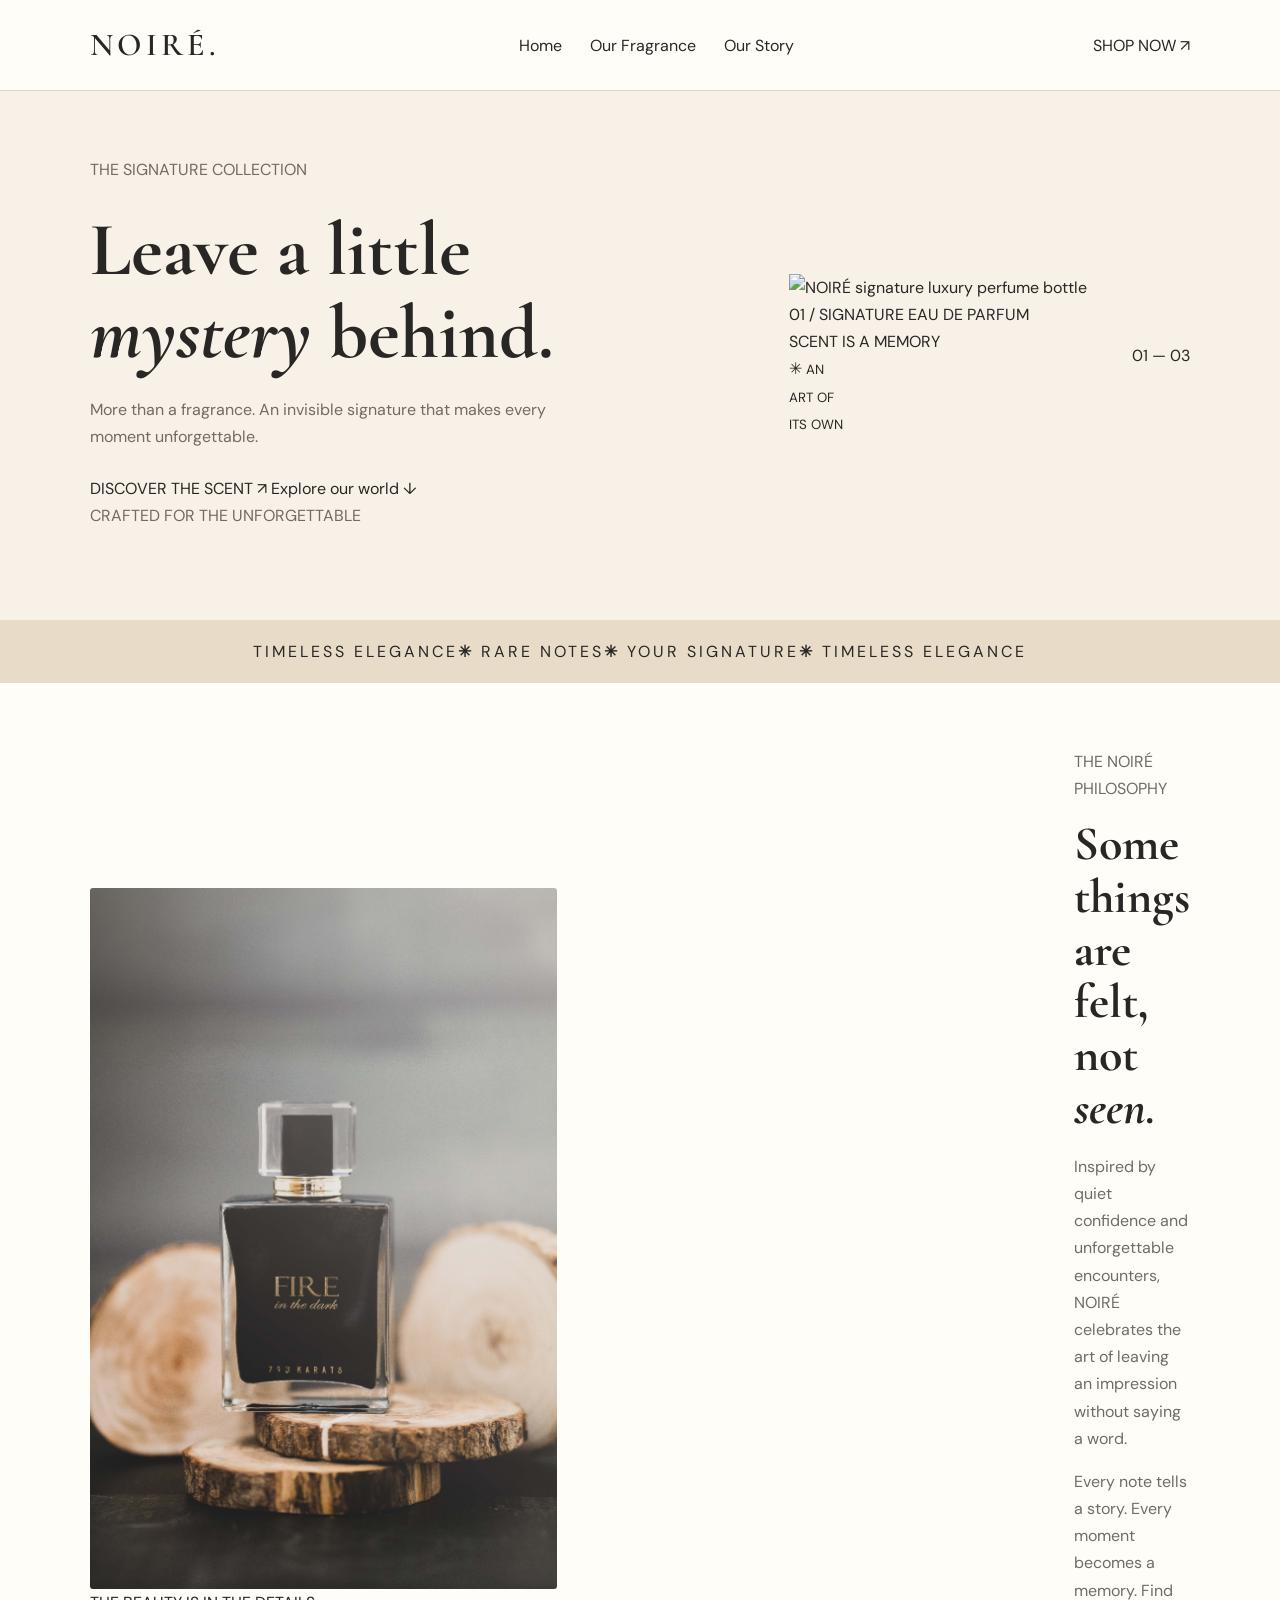
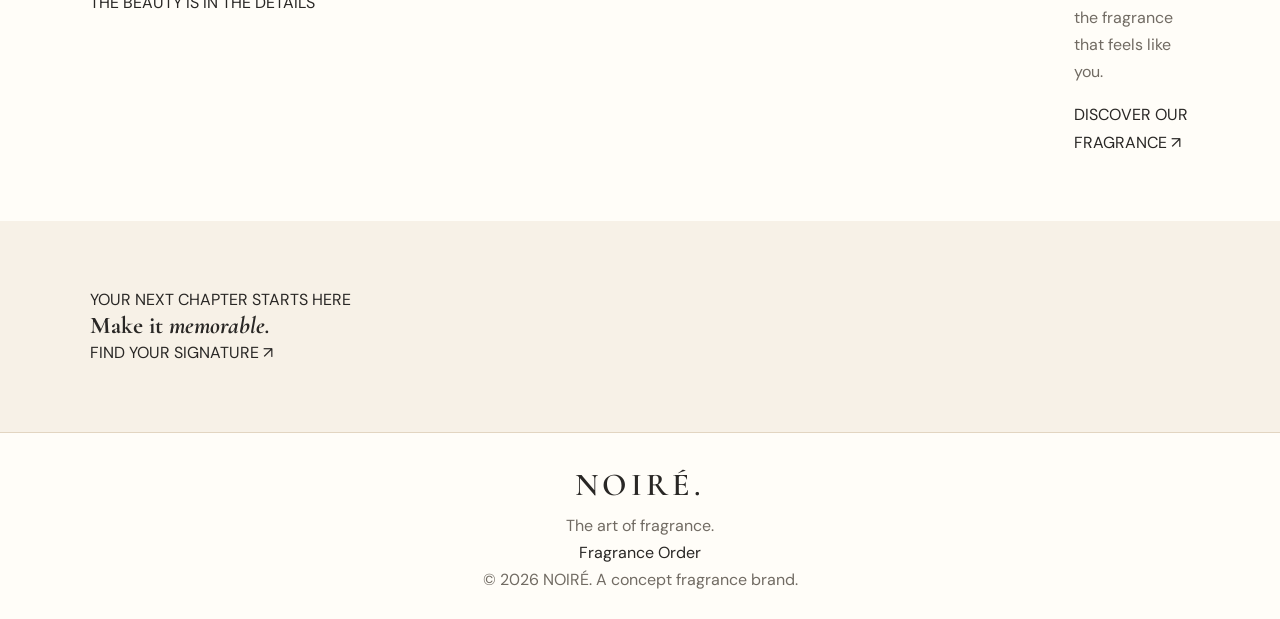
==== index.html @ 79f3e2c8 "homepage completed" ====
<!DOCTYPE html>
<html lang="en">
<head>
  <meta charset="UTF-8">
  <meta name="viewport" content="width=device-width, initial-scale=1.0">
  <meta name="description" content="Discover NOIRÉ luxury fragrances, crafted for unforgettable moments.">
  <title>NOIRÉ | The Art of Fragrance</title>
  <link rel="preconnect" href="https://fonts.googleapis.com">
  <link rel="preconnect" href="https://fonts.gstatic.com" crossorigin>
  <link href="https://fonts.googleapis.com/css2?family=Cormorant+Garamond:wght@400;500;600;700&family=DM+Sans:wght@400;500;600;700&display=swap" rel="stylesheet">
  <link rel="stylesheet" href="style.css">
</head>
<body>

  <header class="navbar">
    <a class="logo" href="index.html">NOIRÉ<span>.</span></a>

    <nav class="nav-links">
      <a class="active" href="index.html">Home</a>
      <a href="product.html">Our Fragrance</a>
      <a href="#story">Our Story</a>
    </nav>

    <a href="order.html" class="nav-button">SHOP NOW <span>↗</span></a>
  </header>

  <main>
    <section class="hero">
      <div class="hero-content">
        <p class="eyebrow"><span></span> THE SIGNATURE COLLECTION</p>

        <h1>Leave a little<br> <em>mystery</em> behind.</h1>

        <p class="hero-description">
          More than a fragrance. An invisible signature
          that makes every moment unforgettable.
        </p>

        <div class="hero-actions">
          <a href="product.html" class="button button-gold">DISCOVER THE SCENT <span>↗</span></a>
          <a href="#story" class="text-link">Explore our world <span>↓</span></a>
        </div>

        <div class="hero-note">
          <span class="note-line"></span>
          <p>CRAFTED FOR THE UNFORGETTABLE</p>
        </div>
      </div>

      <div class="hero-visual">
        <div class="image-frame">
          <img src="assets/perfume-main.jpg" alt="NOIRÉ signature luxury perfume bottle">
          <div class="image-overlay"></div>
          <div class="image-label">
            <span>01 / SIGNATURE</span>
            <span>EAU DE PARFUM</span>
          </div>
        </div>

        <div class="vertical-text">SCENT IS A MEMORY</div>

        <div class="floating-seal">
          <span>✳</span>
          <small>AN<br>ART OF<br>ITS OWN</small>
        </div>
      </div>

      <div class="hero-index">01 — 03</div>
    </section>

    <section class="marquee">
      <span>TIMELESS ELEGANCE</span><b>✳</b>
      <span>RARE NOTES</span><b>✳</b>
      <span>YOUR SIGNATURE</span><b>✳</b>
      <span>TIMELESS ELEGANCE</span>
    </section>

    <section class="story section-padding" id="story">
      <div class="story-image">
        <img src="assets/perfume-detail.jpg" alt="A closer look at luxury fragrance craftsmanship">
        <span class="image-caption">THE BEAUTY IS IN THE DETAILS</span>
      </div>

      <div class="story-content">
        <p class="eyebrow">THE NOIRÉ PHILOSOPHY</p>
        <h2>Some things are<br>felt, not <em>seen.</em></h2>
        <p>
          Inspired by quiet confidence and unforgettable
          encounters, NOIRÉ celebrates the art of leaving
          an impression without saying a word.
        </p>
        <p>
          Every note tells a story. Every moment becomes
          a memory. Find the fragrance that feels like you.
        </p>
        <a href="product.html" class="text-link gold-link">DISCOVER OUR FRAGRANCE <span>↗</span></a>
      </div>
    </section>

    <section class="closing-banner">
      <p class="eyebrow">YOUR NEXT CHAPTER STARTS HERE</p>
      <h2>Make it <em>memorable.</em></h2>
      <a href="order.html" class="button button-gold">FIND YOUR SIGNATURE <span>↗</span></a>
    </section>
  </main>

  <footer class="footer">
    <a class="logo" href="index.html">NOIRÉ<span>.</span></a>
    <p>The art of fragrance.</p>
    <div class="footer-links">
      <a href="product.html">Fragrance</a>
      <a href="order.html">Order</a>
    </div>
    <p class="copyright">© 2026 NOIRÉ. A concept fragrance brand.</p>
  </footer>

</body>
</html>
---- style.css ----
/* ===== NOIRÉ — LIGHT LUXURY COLOUR THEME ===== */

:root {
    --cream: #F7F1E7;
    --ivory: #FFFDF8;
    --beige: #E8DCC9;
    --soft-beige: #D8C3A5;
    --gold: #B58A45;
    --gold-dark: #8F682E;
    --charcoal: #292725;
    --text-muted: #716B63;
    --white: #FFFFFF;
    --border: #E2D5C1;
}

/* Basic Setup */
* {
    margin: 0;
    padding: 0;
    box-sizing: border-box;
}

html {
    scroll-behavior: smooth;
}

body {
    background-color: var(--cream);
    color: var(--charcoal);
    font-family: "DM Sans", sans-serif;
    line-height: 1.7;
}

img {
    max-width: 100%;
    display: block;
}

a {
    color: inherit;
    text-decoration: none;
    transition: color 0.3s ease;
}

a:hover {
    color: var(--gold-dark);
}

h1, h2, h3 {
    font-family: "Cormorant Garamond", Georgia, serif;
    color: var(--charcoal);
    line-height: 1.1;
}

button,
.btn {
    background-color: var(--gold);
    color: var(--white);
    border: 1px solid var(--gold);
    padding: 13px 25px;
    display: inline-block;
    cursor: pointer;
    font: inherit;
    letter-spacing: 1px;
    transition: all 0.3s ease;
}

button:hover,
.btn:hover {
    background-color: var(--gold-dark);
    border-color: var(--gold-dark);
    color: var(--white);
}

/* Navigation */
.navbar {
    background-color: var(--ivory);
    border-bottom: 1px solid var(--border);
    padding: 18px 7%;
    display: flex;
    justify-content: space-between;
    align-items: center;
    gap: 24px;
}

.logo {
    color: var(--charcoal);
    font-family: "Cormorant Garamond", Georgia, serif;
    font-size: 32px;
    letter-spacing: 4px;
    font-weight: 600;
}

.nav-links {
    display: flex;
    align-items: center;
    gap: 28px;
    list-style: none;
}

.nav-links a {
    color: var(--charcoal);
}

.nav-links a:hover {
    color: var(--gold-dark);
}

/* Main Sections */
section {
    padding: 65px 7%;
}

.hero {
    background-color: var(--cream);
    display: flex;
    align-items: center;
    justify-content: space-between;
    gap: 45px;
    min-height: 500px;
}

.hero-content {
    flex: 1;
}

.hero-content h1 {
    font-size: clamp(42px, 6vw, 76px);
    margin-bottom: 20px;
}

.hero-content p {
    color: var(--text-muted);
    margin-bottom: 25px;
    max-width: 520px;
}

.hero-image {
    flex: 1;
}

.hero-image img {
    width: 100%;
    max-height: 520px;
    object-fit: cover;
    border-radius: 3px;
}

/* Decorative Text Strip */
.marquee,
.brand-strip {
    background-color: var(--beige);
    color: var(--charcoal);
    text-align: center;
    padding: 18px;
    letter-spacing: 3px;
}

/* Story / About Section */
.story,
.about-section {
    background-color: var(--ivory);
    display: flex;
    align-items: center;
    gap: 50px;
}

.story img,
.about-section img {
    width: 50%;
    object-fit: cover;
    border-radius: 3px;
}

.story-content,
.about-content {
    flex: 1;
}

.story-content h2,
.about-content h2 {
    font-size: clamp(32px, 4vw, 48px);
    margin-bottom: 18px;
}

.story-content p,
.about-content p {
    color: var(--text-muted);
    margin-bottom: 16px;
}

/* Product Cards */
.products,
.product-grid {
    display: grid;
    grid-template-columns: repeat(3, minmax(0, 1fr));
    gap: 25px;
}

.product-card {
    background-color: var(--ivory);
    border: 1px solid var(--border);
    padding: 18px;
    transition: transform 0.3s ease, box-shadow 0.3s ease;
}

.product-card:hover {
    transform: translateY(-5px);
    box-shadow: 0 12px 30px rgba(70, 52, 27, 0.09);
}

.product-card img {
    width: 100%;
    height: 280px;
    object-fit: cover;
    margin-bottom: 18px;
}

.product-card h3 {
    font-size: 27px;
    margin-bottom: 8px;
}

.product-card p {
    color: var(--text-muted);
    margin-bottom: 14px;
}

/* Product Detail */
.product-detail {
    background-color: var(--cream);
    display: flex;
    align-items: center;
    gap: 45px;
}

.product-detail img {
    width: 48%;
    max-height: 560px;
    object-fit: cover;
}

.product-info {
    flex: 1;
}

.product-info h1 {
    font-size: clamp(38px, 5vw, 60px);
    margin-bottom: 15px;
}

.product-info p {
    color: var(--text-muted);
    margin-bottom: 18px;
}

.price {
    color: var(--gold-dark);
    font-size: 25px;
    font-weight: 600;
    margin-bottom: 20px;
}

/* Order Form */
.order-section {
    background-color: var(--cream);
    padding: 60px 7%;
}

.order-container {
    max-width: 720px;
    margin: auto;
    background-color: var(--ivory);
    border: 1px solid var(--border);
    padding: 35px;
    border-radius: 4px;
}

.order-container h1 {
    font-size: 45px;
    margin-bottom: 12px;
}

.order-container p {
    color: var(--text-muted);
    margin-bottom: 22px;
}

form {
    display: flex;
    flex-direction: column;
    gap: 10px;
}

label {
    color: var(--charcoal);
    font-weight: 500;
    margin-top: 8px;
}

input,
select,
textarea {
    width: 100%;
    padding: 13px;
    border: 1px solid var(--border);
    background-color: var(--white);
    color: var(--charcoal);
    font: inherit;
    border-radius: 2px;
}

input:focus,
select:focus,
textarea:focus {
    outline: 2px solid var(--soft-beige);
    border-color: var(--gold);
}

textarea {
    min-height: 110px;
    resize: vertical;
}

/* Closing Call to Action */
.cta,
.closing-section {
    background-color: var(--beige);
    color: var(--charcoal);
    text-align: center;
    padding: 65px 7%;
}

.cta h2,
.closing-section h2 {
    font-size: clamp(35px, 5vw, 52px);
    margin-bottom: 22px;
}

/* Footer */
footer {
    background-color: var(--ivory);
    color: var(--text-muted);
    padding: 25px 7%;
    text-align: center;
    border-top: 1px solid var(--border);
}

footer a {
    color: var(--charcoal);
}

/* Responsive Design */
@media (max-width: 768px) {
    .navbar {
        flex-direction: column;
        padding: 18px 5%;
    }

    .nav-links {
        flex-wrap: wrap;
        justify-content: center;
        gap: 15px;
    }

    section {
        padding: 45px 5%;
    }

    .hero,
    .story,
    .about-section,
    .product-detail {
        flex-direction: column;
    }

    .hero-image,
    .story img,
    .about-section img,
    .product-detail img {
        width: 100%;
    }

    .products,
    .product-grid {
        grid-template-columns: 1fr;
    }

    .order-container {
        padding: 22px;
    }
}
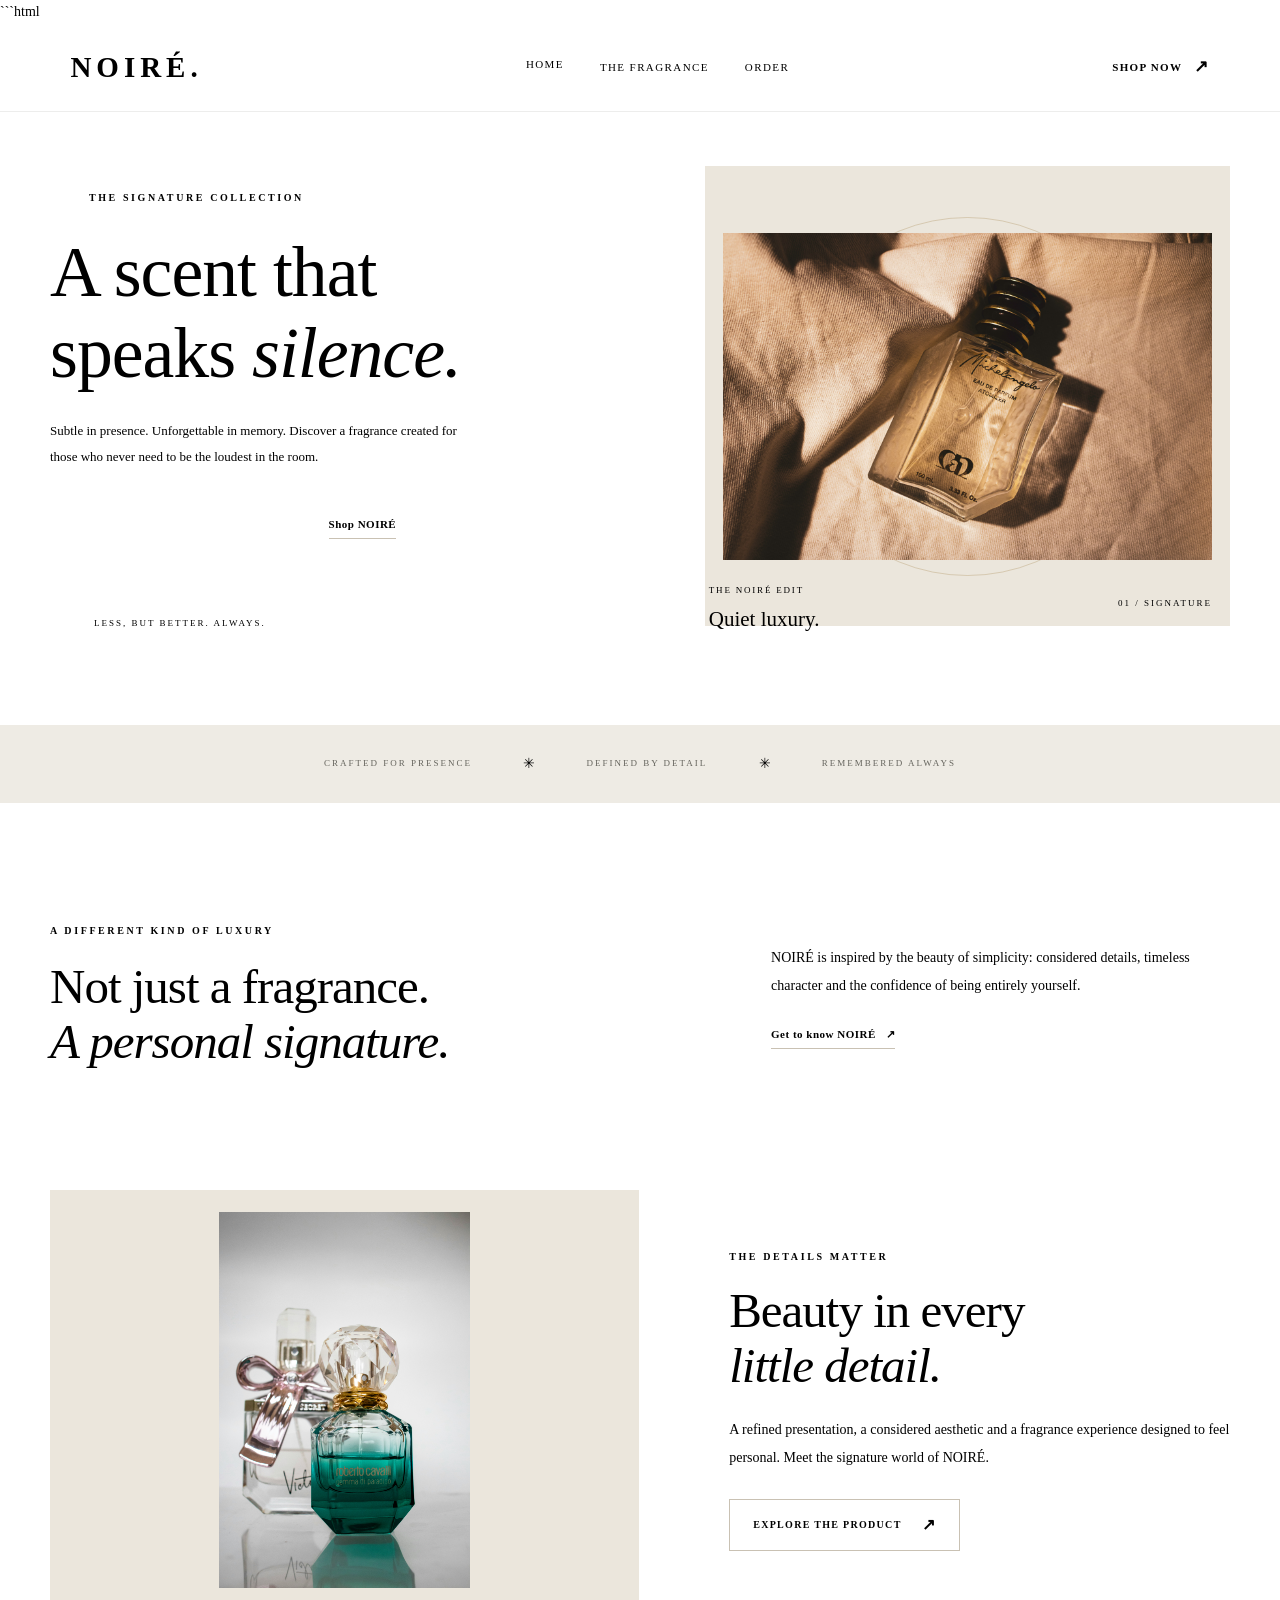
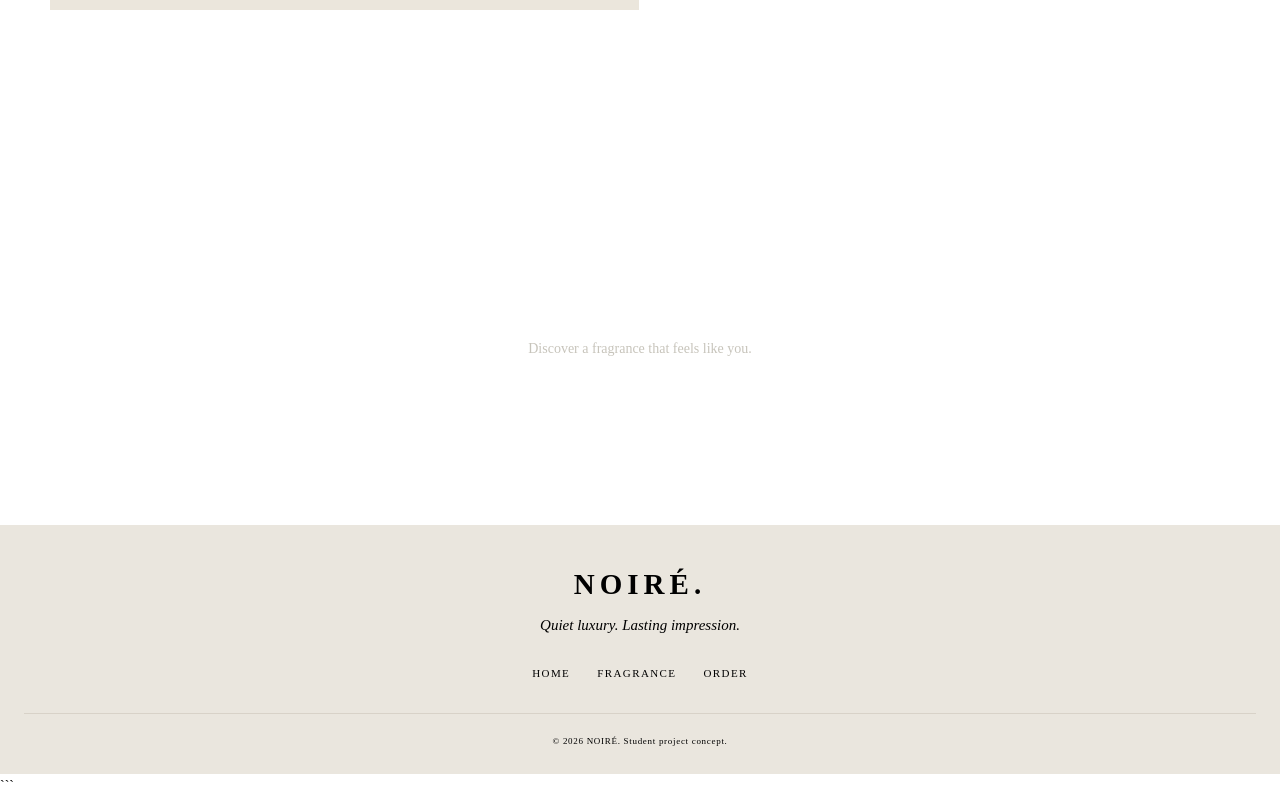
==== commit f93560b4: "orderpage completed" ====
--- a/index.html
+++ b/index.html
@@ -1,119 +1,140 @@
-
+```html
 <!DOCTYPE html>
 <html lang="en">
 <head>
-  <meta charset="UTF-8">
-  <meta name="viewport" content="width=device-width, initial-scale=1.0">
-  <meta name="description" content="Discover NOIRÉ luxury fragrances, crafted for unforgettable moments.">
-  <title>NOIRÉ | The Art of Fragrance</title>
-  <link rel="preconnect" href="https://fonts.googleapis.com">
-  <link rel="preconnect" href="https://fonts.gstatic.com" crossorigin>
-  <link href="https://fonts.googleapis.com/css2?family=Cormorant+Garamond:wght@400;500;600;700&family=DM+Sans:wght@400;500;600;700&display=swap" rel="stylesheet">
-  <link rel="stylesheet" href="style.css">
+    <meta charset="UTF-8">
+    <meta name="viewport" content="width=device-width, initial-scale=1.0">
+    <meta name="description" content="Discover NOIRÉ, a modern expression of luxury fragrance.">
+    <title>NOIRÉ | The Art of Fragrance</title>
+    <link rel="stylesheet" href="style.css">
+    <script src="script.js" defer></script>
 </head>
 <body>
 
-  <header class="navbar">
-    <a class="logo" href="index.html">NOIRÉ<span>.</span></a>
+    <header class="site-header">
+        <a class="logo" href="index.html">NOIRÉ<span>.</span></a>
 
-    <nav class="nav-links">
-      <a class="active" href="index.html">Home</a>
-      <a href="product.html">Our Fragrance</a>
-      <a href="#story">Our Story</a>
-    </nav>
+        <button class="menu-toggle" type="button"
+                aria-label="Open navigation" aria-expanded="false">
+            <span></span><span></span>
+        </button>
 
-    <a href="order.html" class="nav-button">SHOP NOW <span>↗</span></a>
-  </header>
+        <nav class="main-nav">
+            <a class="active" href="index.html">Home</a>
+            <a href="product.html">The Fragrance</a>
+            <a href="order.html">Order</a>
+        </nav>
 
-  <main>
-    <section class="hero">
-      <div class="hero-content">
-        <p class="eyebrow"><span></span> THE SIGNATURE COLLECTION</p>
+        <a class="header-cta" href="order.html">Shop Now <span>↗</span></a>
+    </header>
 
-        <h1>Leave a little<br> <em>mystery</em> behind.</h1>
+    <main>
+        <section class="hero section-wrap">
+            <div class="hero-copy">
+                <p class="eyebrow"><span></span> THE SIGNATURE COLLECTION</p>
+                <h1>A scent that<br>speaks <em>silence.</em></h1>
+                <p class="hero-description">
+                    Subtle in presence. Unforgettable in memory.
+                    Discover a fragrance created for those who never
+                    need to be the loudest in the room.
+                </p>
 
-        <p class="hero-description">
-          More than a fragrance. An invisible signature
-          that makes every moment unforgettable.
-        </p>
+                <div class="hero-actions">
+                    <a class="button button-dark" href="product.html">
+                        Discover the fragrance <span>↗</span>
+                    </a>
+                    <a class="text-link" href="order.html">Shop NOIRÉ</a>
+                </div>
 
-        <div class="hero-actions">
-          <a href="product.html" class="button button-gold">DISCOVER THE SCENT <span>↗</span></a>
-          <a href="#story" class="text-link">Explore our world <span>↓</span></a>
+                <div class="hero-note">
+                    <span class="note-line"></span>
+                    <p>LESS, BUT BETTER. ALWAYS.</p>
+                </div>
+            </div>
+
+            <div class="hero-visual">
+                <div class="hero-image-frame">
+                    <img
+                        src="assets/perfume-main.jpg"
+                        alt="NOIRÉ signature perfume"
+                        class="hero-perfume-img">
+                    <span class="image-index">01 / SIGNATURE</span>
+                </div>
+                <div class="floating-label">
+                    <span class="label-small">THE NOIRÉ EDIT</span>
+                    <span class="label-large">Quiet luxury.</span>
+                </div>
+            </div>
+        </section>
+
+        <section class="brand-strip">
+            <div>CRAFTED FOR PRESENCE</div>
+            <span>✳</span>
+            <div>DEFINED BY DETAIL</div>
+            <span>✳</span>
+            <div>REMEMBERED ALWAYS</div>
+        </section>
+
+        <section class="intro-section section-wrap">
+            <div class="intro-heading">
+                <p class="eyebrow">A DIFFERENT KIND OF LUXURY</p>
+                <h2>Not just a fragrance.<br><em>A personal signature.</em></h2>
+            </div>
+            <div class="intro-copy">
+                <p>
+                    NOIRÉ is inspired by the beauty of simplicity:
+                    considered details, timeless character and the
+                    confidence of being entirely yourself.
+                </p>
+                <a class="text-link" href="product.html">
+                    Get to know NOIRÉ <span>↗</span>
+                </a>
+            </div>
+        </section>
+
+        <section class="detail-section section-wrap">
+            <div class="detail-visual">
+                <img
+                    src="assets/perfume-detail.jpg"
+                    alt="Close-up details of the NOIRÉ fragrance"
+                    class="detail-perfume-img">
+            </div>
+
+            <div class="detail-copy">
+                <p class="eyebrow">THE DETAILS MATTER</p>
+                <h2>Beauty in every<br><em>little detail.</em></h2>
+                <p>
+                    A refined presentation, a considered aesthetic and
+                    a fragrance experience designed to feel personal.
+                    Meet the signature world of NOIRÉ.
+                </p>
+                <a class="button button-outline" href="product.html">
+                    Explore the product <span>↗</span>
+                </a>
+            </div>
+        </section>
+
+        <section class="closing-banner">
+            <p class="eyebrow">YOUR NEXT SIGNATURE</p>
+            <h2>Make it <em>memorable.</em></h2>
+            <p>Discover a fragrance that feels like you.</p>
+            <a class="button button-light" href="order.html">
+                Shop the collection <span>↗</span>
+            </a>
+        </section>
+    </main>
+
+    <footer class="site-footer">
+        <a class="logo footer-logo" href="index.html">NOIRÉ<span>.</span></a>
+        <p>Quiet luxury. Lasting impression.</p>
+        <div class="footer-links">
+            <a href="index.html">Home</a>
+            <a href="product.html">Fragrance</a>
+            <a href="order.html">Order</a>
         </div>
-
-        <div class="hero-note">
-          <span class="note-line"></span>
-          <p>CRAFTED FOR THE UNFORGETTABLE</p>
-        </div>
-      </div>
-
-      <div class="hero-visual">
-        <div class="image-frame">
-          <img src="assets/perfume-main.jpg" alt="NOIRÉ signature luxury perfume bottle">
-          <div class="image-overlay"></div>
-          <div class="image-label">
-            <span>01 / SIGNATURE</span>
-            <span>EAU DE PARFUM</span>
-          </div>
-        </div>
-
-        <div class="vertical-text">SCENT IS A MEMORY</div>
-
-        <div class="floating-seal">
-          <span>✳</span>
-          <small>AN<br>ART OF<br>ITS OWN</small>
-        </div>
-      </div>
-
-      <div class="hero-index">01 — 03</div>
-    </section>
-
-    <section class="marquee">
-      <span>TIMELESS ELEGANCE</span><b>✳</b>
-      <span>RARE NOTES</span><b>✳</b>
-      <span>YOUR SIGNATURE</span><b>✳</b>
-      <span>TIMELESS ELEGANCE</span>
-    </section>
-
-    <section class="story section-padding" id="story">
-      <div class="story-image">
-        <img src="assets/perfume-detail.jpg" alt="A closer look at luxury fragrance craftsmanship">
-        <span class="image-caption">THE BEAUTY IS IN THE DETAILS</span>
-      </div>
-
-      <div class="story-content">
-        <p class="eyebrow">THE NOIRÉ PHILOSOPHY</p>
-        <h2>Some things are<br>felt, not <em>seen.</em></h2>
-        <p>
-          Inspired by quiet confidence and unforgettable
-          encounters, NOIRÉ celebrates the art of leaving
-          an impression without saying a word.
-        </p>
-        <p>
-          Every note tells a story. Every moment becomes
-          a memory. Find the fragrance that feels like you.
-        </p>
-        <a href="product.html" class="text-link gold-link">DISCOVER OUR FRAGRANCE <span>↗</span></a>
-      </div>
-    </section>
-
-    <section class="closing-banner">
-      <p class="eyebrow">YOUR NEXT CHAPTER STARTS HERE</p>
-      <h2>Make it <em>memorable.</em></h2>
-      <a href="order.html" class="button button-gold">FIND YOUR SIGNATURE <span>↗</span></a>
-    </section>
-  </main>
-
-  <footer class="footer">
-    <a class="logo" href="index.html">NOIRÉ<span>.</span></a>
-    <p>The art of fragrance.</p>
-    <div class="footer-links">
-      <a href="product.html">Fragrance</a>
-      <a href="order.html">Order</a>
-    </div>
-    <p class="copyright">© 2026 NOIRÉ. A concept fragrance brand.</p>
-  </footer>
+        <p class="copyright">© 2026 NOIRÉ. Student project concept.</p>
+    </footer>
 
 </body>
 </html>
+```
--- a/style.css
+++ b/style.css
@@ -1,23 +1,26 @@
-/* ===== NOIRÉ — LIGHT LUXURY COLOUR THEME ===== */
+```css
+/* ========================================
+   NOIRE — SHARED STYLESHEET
+   ======================================== */
+
+@import url('https://fonts.googleapis.com/css2?family=DM+Sans:wght@400;500;600;700&family=Playfair+Display:ital,wght@0,400;0,500;0,600;1,400;1,500&display=swap');
 
 :root {
-    --cream: #F7F1E7;
-    --ivory: #FFFDF8;
-    --beige: #E8DCC9;
-    --soft-beige: #D8C3A5;
-    --gold: #B58A45;
-    --gold-dark: #8F682E;
-    --charcoal: #292725;
-    --text-muted: #716B63;
-    --white: #FFFFFF;
-    --border: #E2D5C1;
-}
-
-/* Basic Setup */
+    --ivory: #f7f5f0;
+    --paper: #fffefa;
+    --ink: #191916;
+    --muted: #77766f;
+    --gold: #b49a69;
+    --line: #e6e1d8;
+    --dark: #20201d;
+    --serif: 'Playfair Display', Georgia, serif;
+    --sans: 'DM Sans', Arial, sans-serif;
+}
+
 * {
+    box-sizing: border-box;
     margin: 0;
     padding: 0;
-    box-sizing: border-box;
 }
 
 html {
@@ -25,368 +28,1293 @@
 }
 
 body {
-    background-color: var(--cream);
-    color: var(--charcoal);
-    font-family: "DM Sans", sans-serif;
+    background: var(--ivory);
+    color: var(--ink);
+    font-family: var(--sans);
+    font-size: 14px;
     line-height: 1.7;
 }
 
 img {
+    display: block;
     max-width: 100%;
-    display: block;
 }
 
 a {
     color: inherit;
     text-decoration: none;
-    transition: color 0.3s ease;
-}
-
-a:hover {
-    color: var(--gold-dark);
-}
-
-h1, h2, h3 {
-    font-family: "Cormorant Garamond", Georgia, serif;
-    color: var(--charcoal);
-    line-height: 1.1;
 }
 
 button,
-.btn {
-    background-color: var(--gold);
-    color: var(--white);
-    border: 1px solid var(--gold);
-    padding: 13px 25px;
-    display: inline-block;
-    cursor: pointer;
-    font: inherit;
-    letter-spacing: 1px;
-    transition: all 0.3s ease;
-}
-
-button:hover,
-.btn:hover {
-    background-color: var(--gold-dark);
-    border-color: var(--gold-dark);
-    color: var(--white);
-}
-
-/* Navigation */
-.navbar {
-    background-color: var(--ivory);
-    border-bottom: 1px solid var(--border);
-    padding: 18px 7%;
-    display: flex;
-    justify-content: space-between;
-    align-items: center;
-    gap: 24px;
-}
-
-.logo {
-    color: var(--charcoal);
-    font-family: "Cormorant Garamond", Georgia, serif;
-    font-size: 32px;
-    letter-spacing: 4px;
-    font-weight: 600;
-}
-
-.nav-links {
-    display: flex;
-    align-items: center;
-    gap: 28px;
-    list-style: none;
-}
-
-.nav-links a {
-    color: var(--charcoal);
-}
-
-.nav-links a:hover {
-    color: var(--gold-dark);
-}
-
-/* Main Sections */
-section {
-    padding: 65px 7%;
-}
-
-.hero {
-    background-color: var(--cream);
-    display: flex;
-    align-items: center;
-    justify-content: space-between;
-    gap: 45px;
-    min-height: 500px;
-}
-
-.hero-content {
-    flex: 1;
-}
-
-.hero-content h1 {
-    font-size: clamp(42px, 6vw, 76px);
-    margin-bottom: 20px;
-}
-
-.hero-content p {
-    color: var(--text-muted);
-    margin-bottom: 25px;
-    max-width: 520px;
-}
-
-.hero-image {
-    flex: 1;
-}
-
-.hero-image img {
-    width: 100%;
-    max-height: 520px;
-    object-fit: cover;
-    border-radius: 3px;
-}
-
-/* Decorative Text Strip */
-.marquee,
-.brand-strip {
-    background-color: var(--beige);
-    color: var(--charcoal);
-    text-align: center;
-    padding: 18px;
-    letter-spacing: 3px;
-}
-
-/* Story / About Section */
-.story,
-.about-section {
-    background-color: var(--ivory);
-    display: flex;
-    align-items: center;
-    gap: 50px;
-}
-
-.story img,
-.about-section img {
-    width: 50%;
-    object-fit: cover;
-    border-radius: 3px;
-}
-
-.story-content,
-.about-content {
-    flex: 1;
-}
-
-.story-content h2,
-.about-content h2 {
-    font-size: clamp(32px, 4vw, 48px);
-    margin-bottom: 18px;
-}
-
-.story-content p,
-.about-content p {
-    color: var(--text-muted);
-    margin-bottom: 16px;
-}
-
-/* Product Cards */
-.products,
-.product-grid {
-    display: grid;
-    grid-template-columns: repeat(3, minmax(0, 1fr));
-    gap: 25px;
-}
-
-.product-card {
-    background-color: var(--ivory);
-    border: 1px solid var(--border);
-    padding: 18px;
-    transition: transform 0.3s ease, box-shadow 0.3s ease;
-}
-
-.product-card:hover {
-    transform: translateY(-5px);
-    box-shadow: 0 12px 30px rgba(70, 52, 27, 0.09);
-}
-
-.product-card img {
-    width: 100%;
-    height: 280px;
-    object-fit: cover;
-    margin-bottom: 18px;
-}
-
-.product-card h3 {
-    font-size: 27px;
-    margin-bottom: 8px;
-}
-
-.product-card p {
-    color: var(--text-muted);
-    margin-bottom: 14px;
-}
-
-/* Product Detail */
-.product-detail {
-    background-color: var(--cream);
-    display: flex;
-    align-items: center;
-    gap: 45px;
-}
-
-.product-detail img {
-    width: 48%;
-    max-height: 560px;
-    object-fit: cover;
-}
-
-.product-info {
-    flex: 1;
-}
-
-.product-info h1 {
-    font-size: clamp(38px, 5vw, 60px);
-    margin-bottom: 15px;
-}
-
-.product-info p {
-    color: var(--text-muted);
-    margin-bottom: 18px;
-}
-
-.price {
-    color: var(--gold-dark);
-    font-size: 25px;
-    font-weight: 600;
-    margin-bottom: 20px;
-}
-
-/* Order Form */
-.order-section {
-    background-color: var(--cream);
-    padding: 60px 7%;
-}
-
-.order-container {
-    max-width: 720px;
-    margin: auto;
-    background-color: var(--ivory);
-    border: 1px solid var(--border);
-    padding: 35px;
-    border-radius: 4px;
-}
-
-.order-container h1 {
-    font-size: 45px;
-    margin-bottom: 12px;
-}
-
-.order-container p {
-    color: var(--text-muted);
-    margin-bottom: 22px;
-}
-
-form {
-    display: flex;
-    flex-direction: column;
-    gap: 10px;
-}
-
-label {
-    color: var(--charcoal);
-    font-weight: 500;
-    margin-top: 8px;
-}
-
 input,
 select,
 textarea {
+    font: inherit;
+}
+
+button,
+a,
+input,
+select,
+textarea {
+    -webkit-tap-highlight-color: transparent;
+}
+
+button:focus-visible,
+a:focus-visible,
+input:focus-visible,
+select:focus-visible,
+textarea:focus-visible {
+    outline: 2px solid var(--gold);
+    outline-offset: 4px;
+}
+
+[hidden] {
+    display: none !important;
+}
+
+.section-wrap {
+    width: min(1180px, calc(100% - 64px));
+    margin-inline: auto;
+}
+
+/* HEADER */
+
+.site-header {
+    min-height: 88px;
+    padding: 0 5.5%;
+    display: flex;
+    align-items: center;
+    justify-content: space-between;
+    gap: 32px;
+    border-bottom: 1px solid rgba(25, 25, 22, 0.08);
+    background: var(--ivory);
+    position: relative;
+    z-index: 20;
+}
+
+.logo {
+    font-family: var(--serif);
+    font-size: 29px;
+    font-weight: 600;
+    letter-spacing: 5px;
+    line-height: 1;
+    white-space: nowrap;
+}
+
+.logo span {
+    color: var(--gold);
+}
+
+.main-nav {
+    display: flex;
+    align-items: center;
+    gap: 36px;
+}
+
+.main-nav a,
+.footer-links a {
+    color: var(--muted);
+    font-size: 11px;
+    letter-spacing: 1.4px;
+    text-transform: uppercase;
+    transition: color 0.2s ease;
+}
+
+.main-nav a:hover,
+.main-nav a.active,
+.footer-links a:hover {
+    color: var(--ink);
+}
+
+.main-nav a.active {
+    border-bottom: 1px solid var(--gold);
+    padding-bottom: 5px;
+}
+
+.header-cta {
+    display: inline-flex;
+    align-items: center;
+    gap: 12px;
+    font-size: 11px;
+    letter-spacing: 1.3px;
+    text-transform: uppercase;
+    font-weight: 600;
+}
+
+.header-cta span {
+    color: var(--gold);
+    font-size: 17px;
+}
+
+.menu-toggle {
+    display: none;
+    border: 0;
+    background: transparent;
+    cursor: pointer;
+}
+
+/* TYPOGRAPHY AND BUTTONS */
+
+.eyebrow {
+    color: var(--gold);
+    font-size: 10px;
+    font-weight: 700;
+    letter-spacing: 2.6px;
+    line-height: 1.6;
+}
+
+.eyebrow span {
+    display: inline-block;
+    width: 25px;
+    height: 1px;
+    margin-right: 9px;
+    background: var(--gold);
+    vertical-align: middle;
+}
+
+h1,
+h2,
+h3 {
+    font-weight: 400;
+}
+
+h1,
+h2 {
+    font-family: var(--serif);
+    line-height: 1.13;
+    letter-spacing: -1px;
+}
+
+h1 {
+    font-size: clamp(43px, 5.6vw, 74px);
+}
+
+h2 {
+    font-size: clamp(32px, 4vw, 49px);
+}
+
+h1 em,
+h2 em {
+    color: var(--gold);
+    font-weight: 400;
+}
+
+.button {
+    min-height: 52px;
+    padding: 0 23px;
+    display: inline-flex;
+    align-items: center;
+    justify-content: center;
+    gap: 20px;
+    border: 1px solid transparent;
+    cursor: pointer;
+    font-size: 10px;
+    font-weight: 700;
+    letter-spacing: 1.3px;
+    text-transform: uppercase;
+    transition: background 0.25s ease, color 0.25s ease,
+                border-color 0.25s ease;
+}
+
+.button span {
+    font-size: 16px;
+}
+
+.button-dark {
+    background: var(--dark);
+    color: white;
+}
+
+.button-dark:hover {
+    background: #3b3a34;
+}
+
+.button-light {
+    background: var(--paper);
+    color: var(--ink);
+}
+
+.button-light:hover {
+    background: #e9e1d2;
+}
+
+.button-outline {
+    background: transparent;
+    color: var(--ink);
+    border-color: #c9c1b3;
+}
+
+.button-outline:hover {
+    border-color: var(--ink);
+}
+
+.button-full {
     width: 100%;
-    padding: 13px;
-    border: 1px solid var(--border);
-    background-color: var(--white);
-    color: var(--charcoal);
-    font: inherit;
-    border-radius: 2px;
-}
-
-input:focus,
-select:focus,
-textarea:focus {
-    outline: 2px solid var(--soft-beige);
+}
+
+.text-link {
+    display: inline-flex;
+    align-items: center;
+    gap: 10px;
+    padding-bottom: 4px;
+    border-bottom: 1px solid #c9c1b3;
+    font-size: 11px;
+    font-weight: 600;
+    letter-spacing: 0.5px;
+}
+
+.text-link span {
+    color: var(--gold);
+}
+
+/* HOMEPAGE HERO */
+
+.hero {
+    min-height: 610px;
+    display: grid;
+    grid-template-columns: 1fr 0.95fr;
+    align-items: center;
+    gap: 65px;
+    padding-top: 48px;
+    padding-bottom: 64px;
+}
+
+.hero-copy {
+    padding: 30px 0;
+}
+
+.hero-copy h1 {
+    margin-top: 26px;
+    margin-bottom: 24px;
+}
+
+.hero-description {
+    max-width: 430px;
+    color: var(--muted);
+    font-size: 13px;
+    line-height: 2;
+}
+
+.hero-actions {
+    display: flex;
+    align-items: center;
+    gap: 25px;
+    flex-wrap: wrap;
+    margin-top: 31px;
+}
+
+.hero-note {
+    display: flex;
+    align-items: center;
+    gap: 12px;
+    margin-top: 63px;
+}
+
+.note-line {
+    width: 32px;
+    height: 1px;
+    background: var(--gold);
+}
+
+.hero-note p {
+    color: var(--muted);
+    font-size: 9px;
+    letter-spacing: 2px;
+}
+
+.hero-visual {
+    position: relative;
+    padding: 0 0 28px 18px;
+}
+
+.hero-image-frame {
+    position: relative;
+    min-height: 420px;
+    background: #ebe6dc;
+    display: flex;
+    align-items: center;
+    justify-content: center;
+    overflow: hidden;
+}
+
+.hero-image-frame::before {
+    content: "";
+    position: absolute;
+    width: 68%;
+    aspect-ratio: 1;
+    border: 1px solid rgba(180, 154, 105, 0.38);
+    border-radius: 50%;
+}
+
+.hero-perfume-img {
+    position: relative;
+    z-index: 1;
+    width: 100%;
+    height: 460px;
+    object-fit: contain;
+    padding: 18px;
+}
+
+.image-index {
+    position: absolute;
+    right: 18px;
+    bottom: 15px;
+    z-index: 2;
+    color: var(--muted);
+    font-size: 9px;
+    letter-spacing: 2px;
+}
+
+.floating-label {
+    position: absolute;
+    left: 0;
+    bottom: 0;
+    min-width: 180px;
+    padding: 17px 22px;
+    background: var(--paper);
+    border: 1px solid var(--line);
+}
+
+.label-small,
+.label-large {
+    display: block;
+}
+
+.label-small {
+    color: var(--gold);
+    font-size: 9px;
+    letter-spacing: 1.8px;
+}
+
+.label-large {
+    margin-top: 3px;
+    font-family: var(--serif);
+    font-size: 21px;
+}
+
+/* BRAND STRIP */
+
+.brand-strip {
+    min-height: 78px;
+    padding: 20px 24px;
+    display: flex;
+    align-items: center;
+    justify-content: center;
+    gap: clamp(16px, 4vw, 58px);
+    flex-wrap: wrap;
+    background: #eeebe4;
+    border-block: 1px solid var(--line);
+}
+
+.brand-strip div {
+    color: #65645d;
+    font-size: 9px;
+    letter-spacing: 2px;
+    text-align: center;
+}
+
+.brand-strip span {
+    color: var(--gold);
+}
+
+/* INTRO SECTION */
+
+.intro-section {
+    padding-top: 120px;
+    padding-bottom: 120px;
+    display: grid;
+    grid-template-columns: 1.1fr 0.8fr;
+    align-items: center;
+    gap: 90px;
+}
+
+.intro-heading h2 {
+    margin-top: 20px;
+}
+
+.intro-copy p {
+    max-width: 430px;
+    color: var(--muted);
+    line-height: 2;
+}
+
+.intro-copy .text-link {
+    margin-top: 25px;
+}
+
+/* HOMEPAGE DETAIL SECTION */
+
+.detail-section {
+    display: grid;
+    grid-template-columns: 1fr 0.85fr;
+    align-items: center;
+    gap: 90px;
+    padding-bottom: 120px;
+}
+
+.detail-visual {
+    min-height: 380px;
+    display: flex;
+    justify-content: center;
+    align-items: center;
+    background: #ebe6dc;
+    overflow: hidden;
+}
+
+.detail-perfume-img {
+    width: 100%;
+    height: 420px;
+    object-fit: contain;
+    padding: 22px;
+}
+
+.detail-copy h2 {
+    margin-top: 18px;
+}
+
+.detail-copy > p:not(.eyebrow) {
+    margin-top: 22px;
+    margin-bottom: 27px;
+    color: var(--muted);
+    line-height: 2;
+}
+
+/* PAGE HEADINGS */
+
+.page-heading {
+    padding-top: 82px;
+    padding-bottom: 56px;
+    text-align: center;
+}
+
+.page-heading h1 {
+    margin-top: 17px;
+}
+
+.page-heading > p:last-child {
+    margin-top: 18px;
+    color: var(--muted);
+}
+
+/* PRODUCT PAGE */
+
+.product-showcase {
+    display: grid;
+    grid-template-columns: 1fr 0.9fr;
+    gap: 90px;
+    align-items: start;
+    padding-bottom: 115px;
+}
+
+.product-image-frame {
+    position: relative;
+    min-height: 540px;
+    display: flex;
+    justify-content: center;
+    align-items: center;
+    background: #ebe6dc;
+    overflow: hidden;
+}
+
+.product-perfume-img {
+    width: 100%;
+    height: 540px;
+    object-fit: contain;
+    padding: 24px;
+}
+
+.product-information {
+    padding-top: 20px;
+}
+
+.product-information h2 {
+    margin-top: 15px;
+    font-size: clamp(35px, 4vw, 48px);
+}
+
+.product-information h2 em {
+    display: block;
+}
+
+.product-subtitle {
+    margin-top: 8px;
+    color: var(--muted);
+}
+
+.product-price {
+    margin-top: 23px;
+    font-size: 20px;
+    font-weight: 600;
+}
+
+.product-price span {
+    color: var(--muted);
+    font-size: 12px;
+    font-weight: 400;
+}
+
+.product-divider {
+    height: 1px;
+    margin: 25px 0;
+    background: var(--line);
+}
+
+.product-description {
+    color: var(--muted);
+    line-height: 2;
+}
+
+.product-facts {
+    margin-top: 27px;
+    padding: 20px 0;
+    display: grid;
+    grid-template-columns: 1fr 1fr;
+    gap: 23px;
+    border-block: 1px solid var(--line);
+}
+
+.product-facts > div {
+    display: flex;
+    flex-direction: column;
+    gap: 4px;
+}
+
+.fact-label {
+    color: var(--gold);
+    font-size: 9px;
+    font-weight: 700;
+    letter-spacing: 1.6px;
+}
+
+.fact-value {
+    font-size: 12px;
+}
+
+.size-selector {
+    margin: 25px 0;
+}
+
+.size-selector > .fact-label {
+    margin-bottom: 12px;
+}
+
+.size-option {
+    display: flex;
+    align-items: center;
+    gap: 12px;
+    padding: 14px 13px;
+    border: 1px solid var(--line);
+    cursor: pointer;
+    margin-top: 8px;
+}
+
+.size-option:has(input:checked) {
     border-color: var(--gold);
-}
-
-textarea {
-    min-height: 110px;
+    background: #f0ece3;
+}
+
+.size-option input {
+    accent-color: var(--gold);
+}
+
+.size-option strong {
+    margin-left: auto;
+    font-size: 12px;
+}
+
+.demo-note {
+    margin-top: 14px;
+    color: var(--muted);
+    font-size: 10px;
+}
+
+/* VALUES SECTION */
+
+.values-section {
+    padding: 90px 0 100px;
+    background: #eeebe4;
+    text-align: center;
+}
+
+.values-section h2 {
+    margin-top: 16px;
+}
+
+.values-grid {
+    margin-top: 55px;
+    display: grid;
+    grid-template-columns: repeat(3, 1fr);
+    gap: 24px;
+    text-align: left;
+}
+
+.value-card {
+    padding: 29px;
+    background: var(--paper);
+    border: 1px solid var(--line);
+}
+
+.value-number {
+    color: var(--gold);
+    font-size: 11px;
+    letter-spacing: 2px;
+}
+
+.value-card h3 {
+    margin-top: 20px;
+    font-family: var(--serif);
+    font-size: 25px;
+}
+
+.value-card p {
+    margin-top: 10px;
+    color: var(--muted);
+    font-size: 12px;
+    line-height: 1.9;
+}
+
+/* CLOSING BANNER */
+
+.closing-banner {
+    margin-top: 20px;
+    padding: 85px 24px;
+    background: var(--dark);
+    color: white;
+    text-align: center;
+}
+
+.closing-banner h2 {
+    margin-top: 16px;
+}
+
+.closing-banner > p:not(.eyebrow) {
+    margin-top: 15px;
+    color: #c7c4bb;
+}
+
+.closing-banner .button {
+    margin-top: 27px;
+}
+
+/* ORDER PAGE */
+
+.order-heading {
+    padding-bottom: 44px;
+}
+
+.checkout-layout {
+    display: grid;
+    grid-template-columns: minmax(0, 1.4fr) minmax(285px, 0.75fr);
+    align-items: start;
+    gap: 45px;
+    padding-bottom: 110px;
+}
+
+.checkout-form {
+    min-width: 0;
+}
+
+.form-section {
+    padding: 28px;
+    margin-bottom: 20px;
+    background: var(--paper);
+    border: 1px solid var(--line);
+}
+
+.form-section-heading {
+    display: flex;
+    align-items: flex-start;
+    gap: 15px;
+    margin-bottom: 25px;
+}
+
+.step-number {
+    display: inline-flex;
+    width: 32px;
+    height: 32px;
+    align-items: center;
+    justify-content: center;
+    flex-shrink: 0;
+    background: #eeebe4;
+    color: var(--gold);
+    font-family: var(--serif);
+    font-size: 15px;
+}
+
+.form-section-heading h2 {
+    font-size: 25px;
+    letter-spacing: -0.3px;
+}
+
+.form-section-heading p {
+    margin-top: 3px;
+    color: var(--muted);
+    font-size: 11px;
+}
+
+.form-grid {
+    display: grid;
+    grid-template-columns: repeat(2, minmax(0, 1fr));
+    gap: 19px 16px;
+}
+
+.field {
+    min-width: 0;
+    display: flex;
+    flex-direction: column;
+    gap: 7px;
+}
+
+.field-full {
+    grid-column: 1 / -1;
+}
+
+.field label {
+    font-size: 11px;
+    font-weight: 600;
+}
+
+.field input,
+.field select,
+.field textarea {
+    width: 100%;
+    min-height: 46px;
+    padding: 11px 12px;
+    border: 1px solid #ded9d0;
+    border-radius: 0;
+    background: #fffefa;
+    color: var(--ink);
+    font-size: 12px;
+}
+
+.field textarea {
+    min-height: 95px;
     resize: vertical;
 }
 
-/* Closing Call to Action */
-.cta,
-.closing-section {
-    background-color: var(--beige);
-    color: var(--charcoal);
+.field input::placeholder,
+.field textarea::placeholder {
+    color: #a5a198;
+}
+
+.field input[readonly] {
+    background: #f0ede7;
+    color: var(--muted);
+}
+
+.field-help {
+    color: var(--muted);
+    font-size: 10px;
+    line-height: 1.7;
+}
+
+.check-option {
+    display: flex;
+    align-items: flex-start;
+    gap: 12px;
+    padding: 15px;
+    border: 1px solid var(--line);
+    cursor: pointer;
+}
+
+.check-option input {
+    margin-top: 5px;
+    flex-shrink: 0;
+    accent-color: var(--gold);
+}
+
+.check-option > span {
+    display: flex;
+    flex-direction: column;
+    gap: 3px;
+    font-size: 12px;
+}
+
+.check-option strong {
+    font-size: 12px;
+}
+
+.check-option small {
+    color: var(--muted);
+    font-size: 10px;
+}
+
+.gift-option {
+    margin-top: 22px;
+}
+
+.gift-message-field {
+    margin-top: 17px;
+}
+
+.option-stack {
+    display: grid;
+    gap: 10px;
+}
+
+.delivery-option:has(input:checked) {
+    border-color: var(--gold);
+    background: #f7f4ed;
+}
+
+.payment-field {
+    margin-top: 23px;
+}
+
+.terms-section > .check-option {
+    margin-bottom: 22px;
+    border: 0;
+    padding: 0;
+}
+
+.terms-section > .button {
+    margin-top: 2px;
+}
+
+.form-disclaimer {
+    margin-top: 13px;
+    color: var(--muted);
+    font-size: 10px;
+    line-height: 1.8;
+}
+
+.order-feedback {
+    margin-top: 20px;
+    padding: 17px;
+    border: 1px solid #d5c4a0;
+    background: #f5f0e6;
+    color: var(--ink);
+    font-size: 12px;
+    line-height: 1.9;
+    overflow-wrap: anywhere;
+}
+
+.order-feedback h3 {
+    margin-bottom: 7px;
+    font-family: var(--serif);
+    font-size: 23px;
+}
+
+.order-feedback p + p {
+    margin-top: 5px;
+}
+
+/* ORDER SUMMARY */
+
+.order-summary {
+    position: sticky;
+    top: 22px;
+    padding: 27px;
+    background: #eeebe4;
+    border: 1px solid #e1dbd0;
+}
+
+.order-summary h2 {
+    margin-top: 8px;
+    font-size: 29px;
+}
+
+.summary-image {
+    height: 215px;
+    margin: 23px 0 20px;
+    display: flex;
+    align-items: center;
+    justify-content: center;
+    background: #e4dfd5;
+    overflow: hidden;
+}
+
+.summary-image img {
+    width: 100%;
+    height: 100%;
+    object-fit: contain;
+    padding: 12px;
+}
+
+.summary-product {
+    display: flex;
+    align-items: flex-start;
+    justify-content: space-between;
+    gap: 12px;
+    padding-bottom: 20px;
+    border-bottom: 1px solid #d8d1c5;
+}
+
+.summary-product h3 {
+    font-family: var(--serif);
+    font-size: 19px;
+}
+
+.summary-product p {
+    color: var(--muted);
+    font-size: 10px;
+}
+
+.summary-product > span {
+    font-size: 11px;
+    font-weight: 600;
+    white-space: nowrap;
+}
+
+.summary-line {
+    display: flex;
+    align-items: center;
+    justify-content: space-between;
+    gap: 15px;
+    padding: 12px 0;
+    color: var(--muted);
+    font-size: 11px;
+    border-bottom: 1px solid #d8d1c5;
+}
+
+.summary-line span:last-child {
+    color: var(--ink);
+    font-weight: 600;
+}
+
+.summary-total {
+    display: flex;
+    align-items: center;
+    justify-content: space-between;
+    gap: 10px;
+    padding-top: 20px;
+}
+
+.summary-total strong {
+    font-size: 18px;
+}
+
+.summary-note {
+    margin-top: 15px;
+    color: var(--muted);
+    font-size: 10px;
+    line-height: 1.8;
+}
+
+.summary-back-link {
+    display: inline-block;
+    margin-top: 23px;
+    color: var(--ink);
+    font-size: 10px;
+    font-weight: 600;
+    border-bottom: 1px solid #bcb3a4;
+    padding-bottom: 4px;
+}
+
+/* FOOTER */
+
+.site-footer {
+    padding: 45px 24px 25px;
+    background: #eae6de;
     text-align: center;
-    padding: 65px 7%;
-}
-
-.cta h2,
-.closing-section h2 {
-    font-size: clamp(35px, 5vw, 52px);
-    margin-bottom: 22px;
-}
-
-/* Footer */
-footer {
-    background-color: var(--ivory);
-    color: var(--text-muted);
-    padding: 25px 7%;
-    text-align: center;
-    border-top: 1px solid var(--border);
-}
-
-footer a {
-    color: var(--charcoal);
-}
-
-/* Responsive Design */
-@media (max-width: 768px) {
-    .navbar {
+    border-top: 1px solid var(--line);
+}
+
+.footer-logo {
+    display: inline-block;
+}
+
+.site-footer > p:not(.copyright) {
+    margin-top: 14px;
+    color: var(--muted);
+    font-family: var(--serif);
+    font-size: 15px;
+    font-style: italic;
+}
+
+.footer-links {
+    display: flex;
+    align-items: center;
+    justify-content: center;
+    gap: 27px;
+    flex-wrap: wrap;
+    margin-top: 26px;
+}
+
+.copyright {
+    margin-top: 30px;
+    padding-top: 20px;
+    border-top: 1px solid #d8d2c8;
+    color: var(--muted);
+    font-size: 9px;
+    letter-spacing: 0.7px;
+}
+
+/* RESPONSIVE DESIGN */
+
+@media (min-width: 1500px) {
+    .section-wrap {
+        width: min(1280px, calc(100% - 100px));
+    }
+}
+
+@media (max-width: 1000px) {
+    .site-header {
+        padding-inline: 4%;
+        gap: 20px;
+    }
+
+    .main-nav {
+        gap: 19px;
+    }
+
+    .hero {
+        gap: 35px;
+    }
+
+    .product-showcase {
+        gap: 45px;
+    }
+
+    .checkout-layout {
+        gap: 25px;
+    }
+
+    .form-section {
+        padding: 22px;
+    }
+}
+
+@media (max-width: 760px) {
+    .section-wrap {
+        width: calc(100% - 36px);
+    }
+
+    .site-header {
+        min-height: 75px;
+        padding-inline: 20px;
+    }
+
+    .logo {
+        font-size: 25px;
+    }
+
+    .menu-toggle {
+        width: 38px;
+        height: 38px;
+        display: flex;
         flex-direction: column;
-        padding: 18px 5%;
-    }
-
-    .nav-links {
-        flex-wrap: wrap;
+        align-items: center;
         justify-content: center;
-        gap: 15px;
-    }
-
-    section {
-        padding: 45px 5%;
-    }
-
-    .hero,
-    .story,
-    .about-section,
-    .product-detail {
+        gap: 6px;
+        order: 3;
+    }
+
+    .menu-toggle span {
+        width: 22px;
+        height: 1px;
+        background: var(--ink);
+    }
+
+    .main-nav {
+        display: none;
+        position: absolute;
+        top: 74px;
+        left: 0;
+        right: 0;
+        padding: 20px;
         flex-direction: column;
-    }
-
-    .hero-image,
-    .story img,
-    .about-section img,
-    .product-detail img {
+        align-items: stretch;
+        gap: 0;
+        background: var(--paper);
+        border-bottom: 1px solid var(--line);
+    }
+
+    .main-nav.is-open {
+        display: flex;
+    }
+
+    .main-nav a {
+        padding: 13px 4px;
+        border-bottom: 1px solid var(--line);
+    }
+
+    .main-nav a.active {
+        border-bottom: 1px solid var(--line);
+    }
+
+    .header-cta {
+        margin-left: auto;
+        font-size: 9px;
+        gap: 5px;
+    }
+
+    .hero {
+        min-height: auto;
+        grid-template-columns: 1fr;
+        gap: 35px;
+        padding-top: 48px;
+        padding-bottom: 60px;
+    }
+
+    .hero-copy {
+        padding: 0;
+    }
+
+    .hero-copy h1 {
+        font-size: clamp(46px, 12vw, 66px);
+    }
+
+    .hero-note {
+        margin-top: 35px;
+    }
+
+    .hero-visual {
+        padding-left: 10px;
+        margin-bottom: 18px;
+    }
+
+    .hero-image-frame {
+        min-height: 330px;
+    }
+
+    .hero-perfume-img {
+        height: 360px;
+    }
+
+    .floating-label {
+        min-width: 160px;
+    }
+
+    .brand-strip {
+        gap: 12px 20px;
+    }
+
+    .brand-strip div {
+        font-size: 8px;
+    }
+
+    .intro-section,
+    .detail-section,
+    .product-showcase {
+        grid-template-columns: 1fr;
+        gap: 35px;
+    }
+
+    .intro-section {
+        padding-top: 75px;
+        padding-bottom: 75px;
+    }
+
+    .detail-section {
+        padding-bottom: 75px;
+    }
+
+    .detail-visual {
+        min-height: 290px;
+    }
+
+    .detail-perfume-img {
+        height: 320px;
+    }
+
+    .page-heading {
+        padding-top: 60px;
+        padding-bottom: 40px;
+    }
+
+    .product-showcase {
+        padding-bottom: 75px;
+    }
+
+    .product-image-frame {
+        min-height: 380px;
+    }
+
+    .product-perfume-img {
+        height: 400px;
+    }
+
+    .product-information {
+        padding-top: 0;
+    }
+
+    .values-section {
+        padding: 70px 0;
+    }
+
+    .values-grid {
+        grid-template-columns: 1fr;
+        gap: 13px;
+        margin-top: 35px;
+    }
+
+    .closing-banner {
+        padding: 65px 20px;
+    }
+
+    .checkout-layout {
+        grid-template-columns: 1fr;
+        gap: 25px;
+        padding-bottom: 75px;
+    }
+
+    .order-summary {
+        position: static;
+        grid-row: 1;
+    }
+
+    .summary-image {
+        height: 200px;
+    }
+
+    .form-section {
+        padding: 20px;
+    }
+}
+
+@media (max-width: 430px) {
+    .section-wrap {
+        width: calc(100% - 28px);
+    }
+
+    .site-header {
+        padding-inline: 14px;
+        gap: 10px;
+    }
+
+    .logo {
+        font-size: 22px;
+        letter-spacing: 3px;
+    }
+
+    .header-cta {
+        font-size: 8px;
+        letter-spacing: 0.5px;
+    }
+
+    .hero-actions {
+        align-items: flex-start;
+        flex-direction: column;
+    }
+
+    .hero-actions .button {
         width: 100%;
     }
 
-    .products,
-    .product-grid {
+    .form-grid {
         grid-template-columns: 1fr;
     }
 
-    .order-container {
-        padding: 22px;
-    }
-}+    .field-full {
+        grid-column: auto;
+    }
+
+    .form-section {
+        padding: 16px;
+    }
+
+    .form-section-heading h2 {
+        font-size: 22px;
+    }
+
+    .order-summary {
+        padding: 20px;
+    }
+
+    .button {
+        padding-inline: 15px;
+    }
+}
+```
